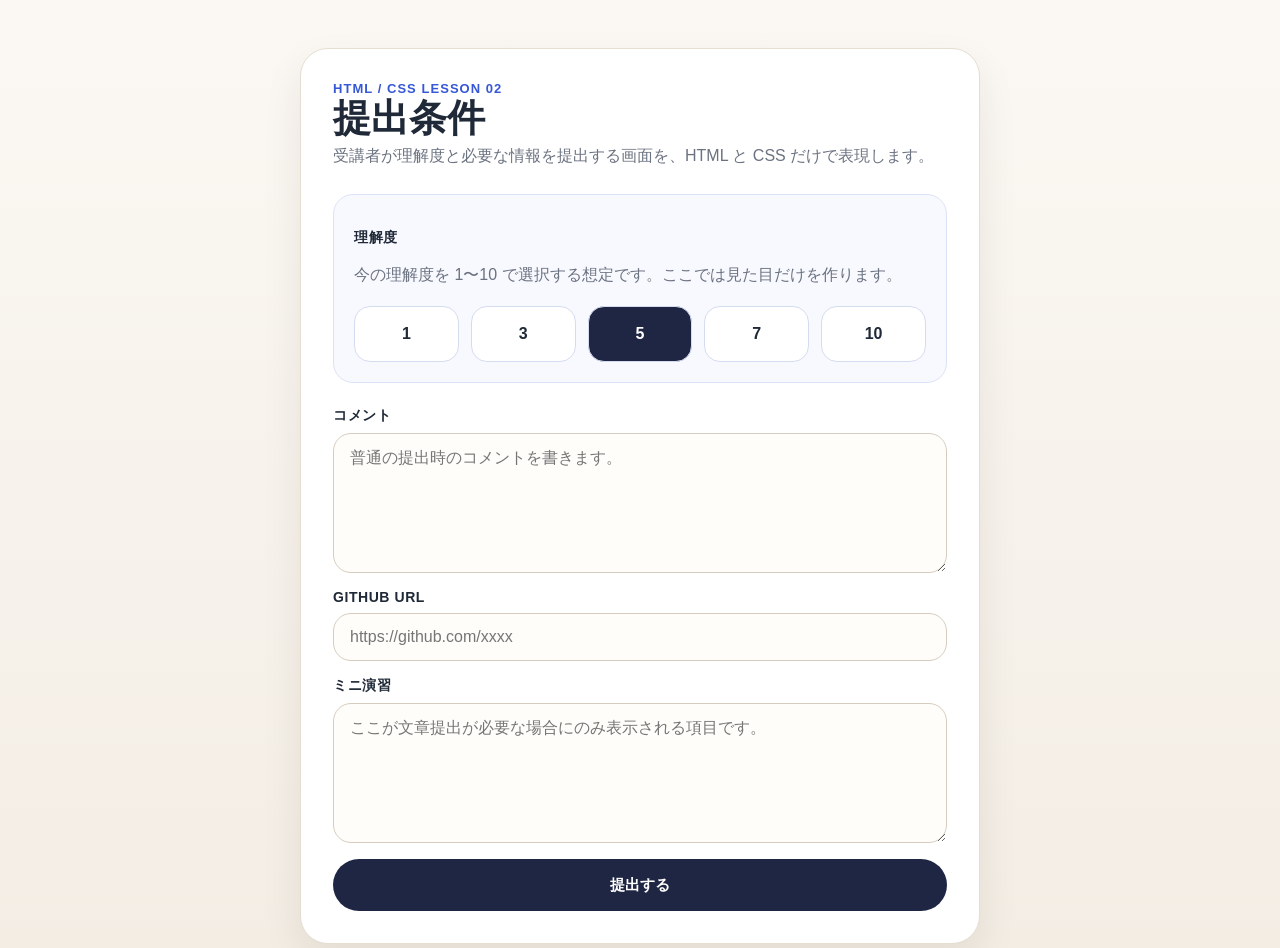
==== html-css/lesson02/index.html @ 988d3e3b "feat: HTML・CSS lesson02 の提出フォーム画面を追加" ====
<!DOCTYPE html>
<html lang="ja">
<head>
    <meta charset="UTF-8">
    <meta name="viewport" content="width=device-width, initial-scale=1">
    <title>提出フォーム風ページ</title>
    <link rel="stylesheet" href="style.css">
</head>
<body class="app-body">
    <main class="page-shell narrow-shell">
        <section class="card stack-lg">
            <div class="stack-sm">
                <p class="eyebrow">HTML / CSS LESSON 02</p>
                <h1 class="page-title">提出条件</h1>
                <p class="page-text">受講者が理解度と必要な情報を提出する画面を、HTML と CSS だけで表現します。</p>
            </div>

            <section class="score-card stack-md">
                <div class="stack-sm">
                    <p class="field-label">理解度</p>
                    <p class="page-text">今の理解度を 1〜10 で選択する想定です。ここでは見た目だけを作ります。</p>
                </div>

                <div class="level-grid">
                    <div class="level-box">1</div>
                    <div class="level-box">3</div>
                    <div class="level-box is-active">5</div>
                    <div class="level-box">7</div>
                    <div class="level-box">10</div>
                </div>
            </section>

            <form class="stack-md">
                <div class="field">
                    <label class="field-label" for="comment">コメント</label>
                    <textarea class="field-input field-textarea" id="comment" placeholder="普通の提出時のコメントを書きます。"></textarea>
                </div>

                <div class="field">
                    <label class="field-label" for="github_url">GITHUB URL</label>
                    <input class="field-input" id="github_url" type="url" placeholder="https://github.com/xxxx">
                </div>

                <div class="field">
                    <label class="field-label" for="mini_work">ミニ演習</label>
                    <textarea class="field-input field-textarea" id="mini_work" placeholder="ここが文章提出が必要な場合にのみ表示される項目です。"></textarea>
                </div>

                <button class="primary-button" type="button">提出する</button>
            </form>
        </section>
    </main>
</body>
</html>
---- html-css/lesson02/style.css ----
:root {
    --bg: #f5f1ea;
    --surface: #ffffff;
    --surface-soft: #fffaf3;
    --text: #1f2937;
    --muted: #6b7280;
    --line: #e5ddd0;
    --primary: #1f2644;
    --primary-soft: #3657d6;
    --shadow: 0 18px 40px rgba(42, 31, 18, 0.08);
}

* {
    box-sizing: border-box;
}

body {
    margin: 0;
    font-family: "Hiragino Sans", "Yu Gothic", sans-serif;
    background: linear-gradient(180deg, #fbf8f3 0%, #f3ede4 100%);
    color: var(--text);
}

.app-body {
    min-height: 100vh;
}

.page-shell {
    width: min(760px, calc(100% - 32px));
    margin: 48px auto;
}

.narrow-shell {
    width: min(680px, calc(100% - 32px));
}

.card {
    background: var(--surface);
    border: 1px solid var(--line);
    border-radius: 28px;
    box-shadow: var(--shadow);
    padding: 32px;
}

.stack-sm > * + * {
    margin-top: 8px;
}

.stack-md > * + * {
    margin-top: 16px;
}

.stack-lg > * + * {
    margin-top: 24px;
}

.eyebrow {
    margin: 0;
    color: var(--primary-soft);
    font-size: 13px;
    font-weight: 700;
    letter-spacing: 0.08em;
    text-transform: uppercase;
}

.page-title {
    margin: 0;
    font-size: clamp(30px, 4vw, 38px);
    line-height: 1.2;
}

.page-text {
    margin: 0;
    color: var(--muted);
    line-height: 1.8;
}

.score-card {
    padding: 20px;
    border-radius: 20px;
    border: 1px solid #dde3f6;
    background: #f8f9ff;
}

.level-grid {
    display: grid;
    grid-template-columns: repeat(5, minmax(0, 1fr));
    gap: 12px;
}

.level-box {
    display: flex;
    align-items: center;
    justify-content: center;
    min-height: 56px;
    border-radius: 16px;
    background: #ffffff;
    border: 1px solid #d5dcf0;
    font-weight: 700;
}

.is-active {
    background: #1f2644;
    color: #ffffff;
}

.field {
    display: flex;
    flex-direction: column;
    gap: 8px;
}

.field-label {
    font-size: 14px;
    font-weight: 700;
    letter-spacing: 0.04em;
}

.field-input {
    width: 100%;
    padding: 14px 16px;
    border: 1px solid #d6ccbe;
    border-radius: 18px;
    background: #fffdfa;
    font: inherit;
}

.field-textarea {
    min-height: 140px;
    resize: vertical;
}

.primary-button {
    width: 100%;
    min-height: 52px;
    border: none;
    border-radius: 999px;
    background: #1f2644;
    color: #ffffff;
    font-size: 15px;
    font-weight: 700;
    cursor: pointer;
}

@media (max-width: 640px) {
    .page-shell,
    .narrow-shell {
        width: min(100% - 24px, 100%);
        margin: 24px auto;
    }

    .card {
        padding: 22px 18px;
        border-radius: 20px;
    }

    .level-grid {
        grid-template-columns: repeat(2, minmax(0, 1fr));
    }
}
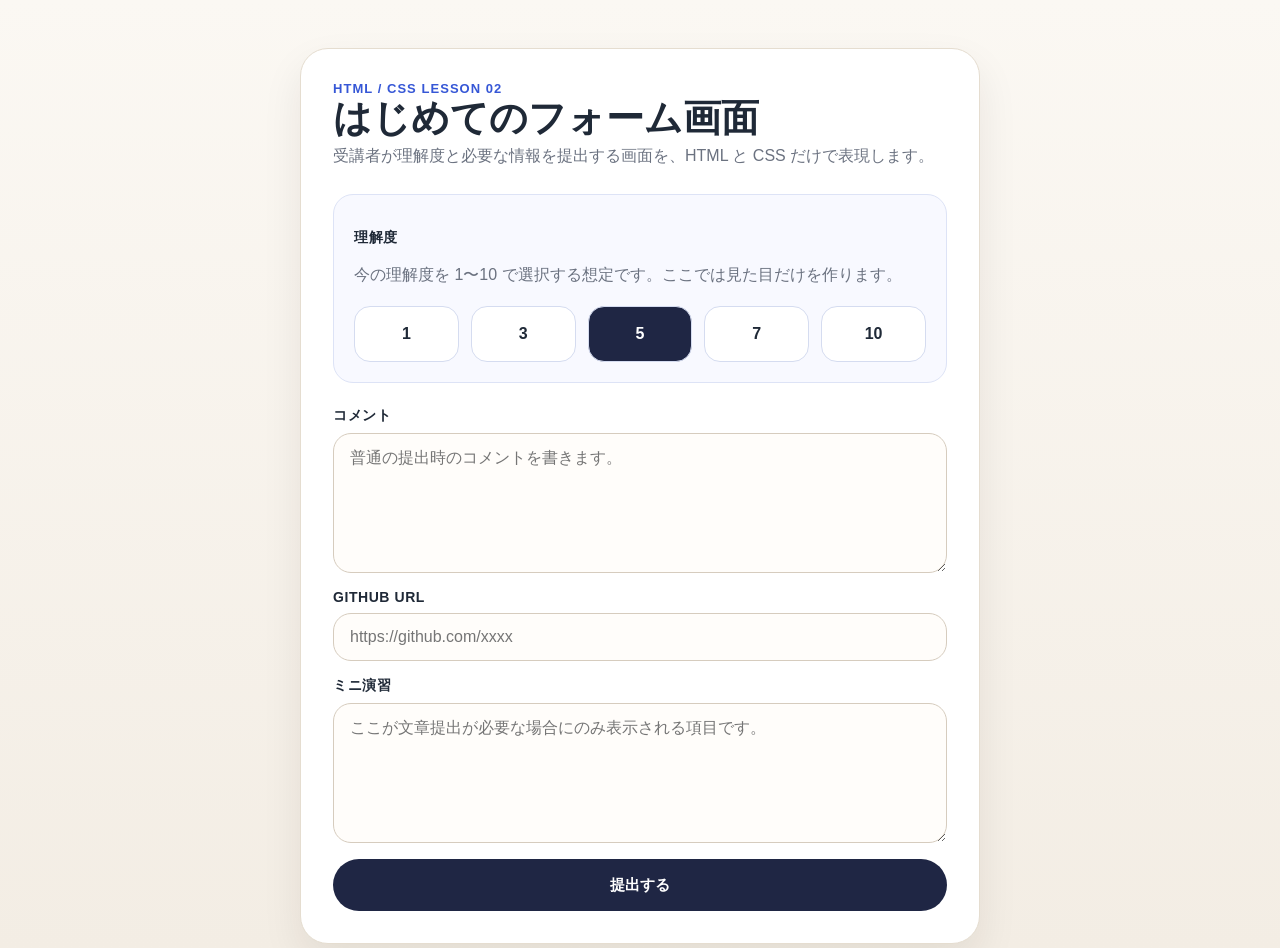
==== commit 20da2cea: "edit: タイトル修正" ====
--- a/html-css/lesson02/index.html
+++ b/html-css/lesson02/index.html
@@ -11,7 +11,7 @@
         <section class="card stack-lg">
             <div class="stack-sm">
                 <p class="eyebrow">HTML / CSS LESSON 02</p>
-                <h1 class="page-title">提出条件</h1>
+                <h1 class="page-title">はじめてのフォーム画面</h1>
                 <p class="page-text">受講者が理解度と必要な情報を提出する画面を、HTML と CSS だけで表現します。</p>
             </div>
 
